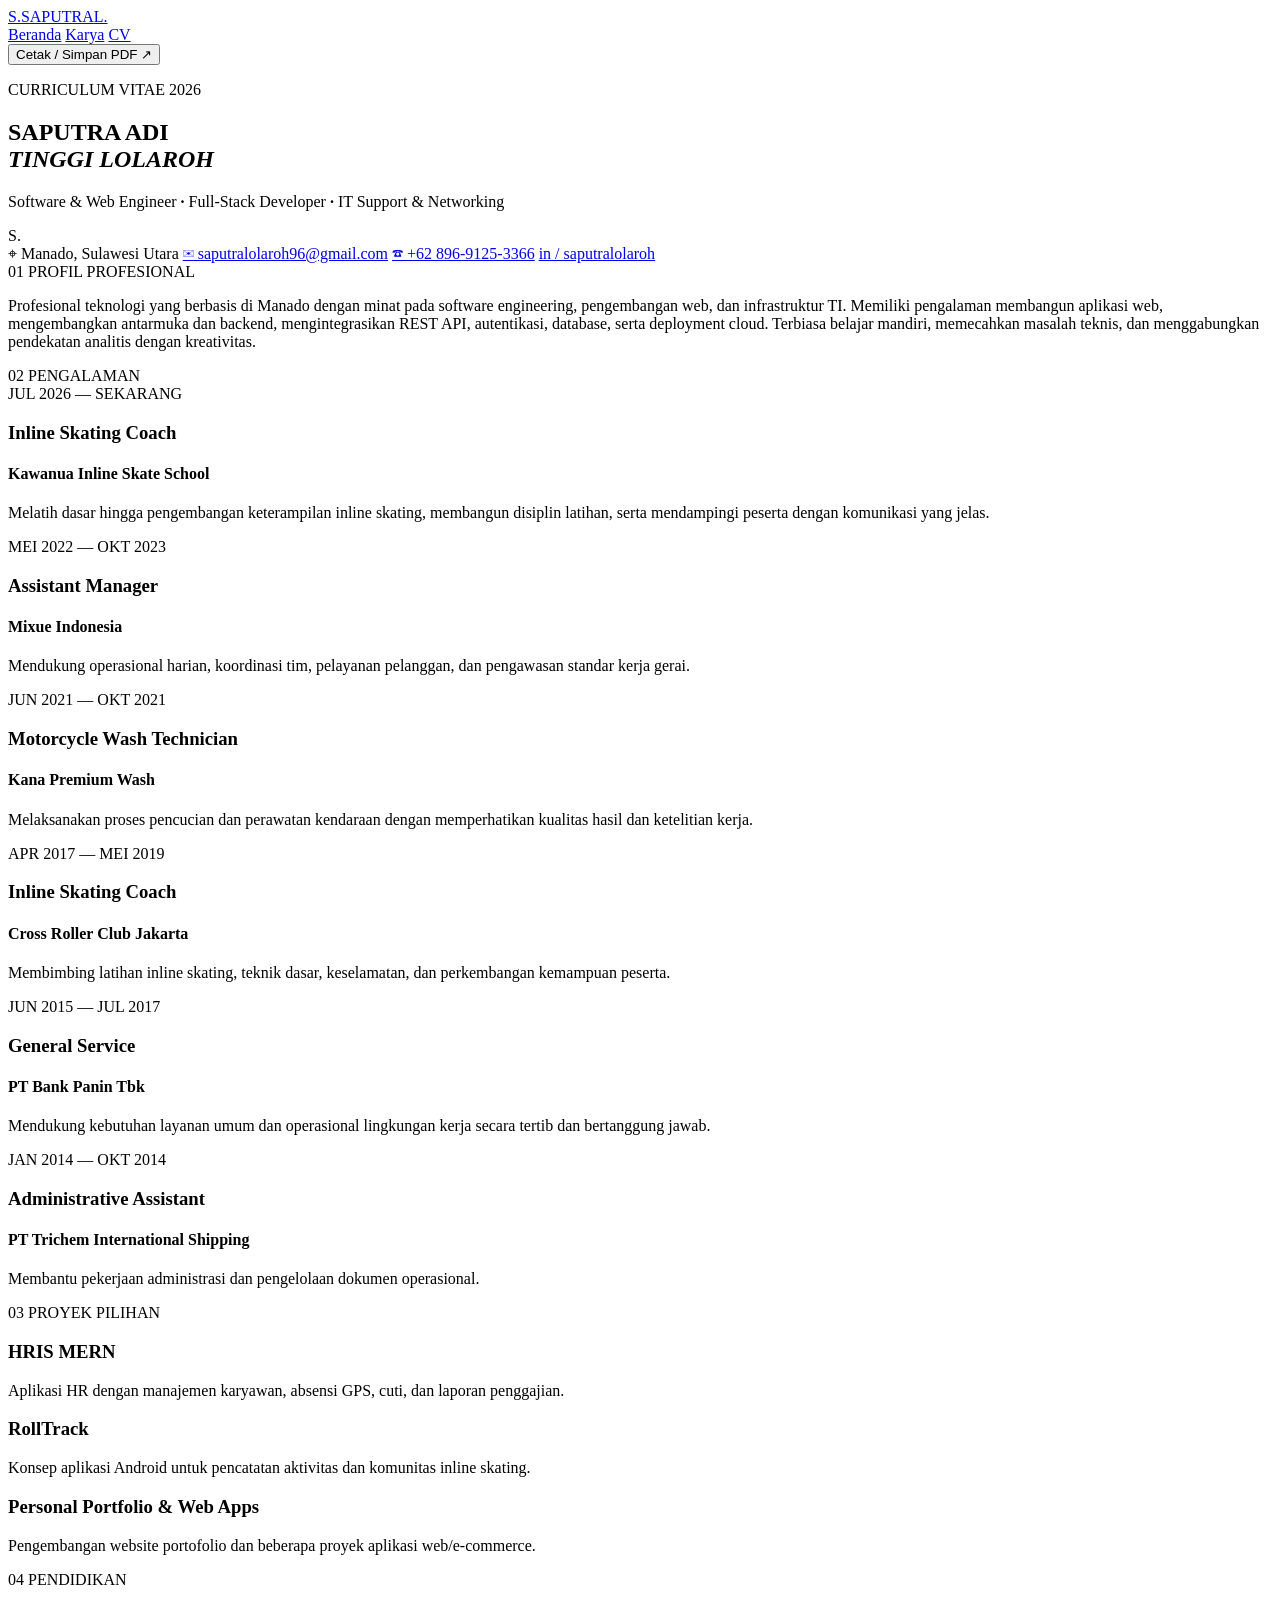
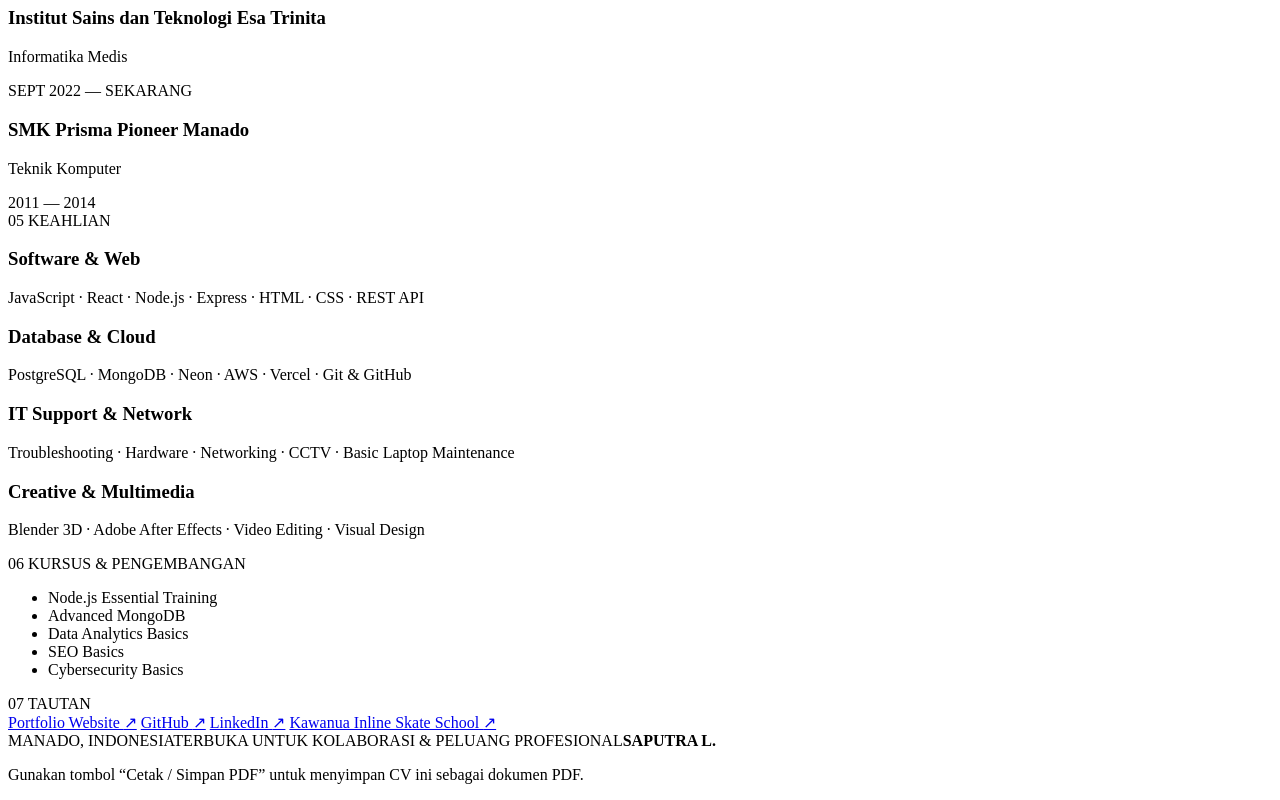
==== cv.html @ 36b4531c "Add dedicated professional CV page" ====
<!doctype html>
<html lang="id">
<head>
  <meta charset="utf-8">
  <meta name="viewport" content="width=device-width, initial-scale=1">
  <meta name="theme-color" content="#702b4b">
  <meta name="description" content="Curriculum Vitae Saputra Adi Tinggi Lolaroh — Software & Web Engineer, Full-Stack Developer, IT Support & Networking.">
  <title>CV — Saputra Adi Tinggi Lolaroh</title>
  <link rel="preconnect" href="https://fonts.googleapis.com">
  <link rel="preconnect" href="https://fonts.gstatic.com" crossorigin>
  <link href="https://fonts.googleapis.com/css2?family=DM+Sans:wght@400;500;600;700;800&family=Playfair+Display:wght@500;600;700&display=swap" rel="stylesheet">
  <link rel="stylesheet" href="assets/css/cv.css">
</head>
<body>
  <header class="cv-nav">
    <a class="cv-brand" href="index.html"><span class="brand-mark">S.</span><span>SAPUTRA<span class="brand-light">L.</span></span></a>
    <nav aria-label="Navigasi CV">
      <a href="index.html">Beranda</a>
      <a href="index.html#work">Karya</a>
      <a class="active" href="cv.html">CV</a>
    </nav>
    <button class="print-button" type="button" onclick="window.print()">Cetak / Simpan PDF <span>↗</span></button>
  </header>

  <main class="cv-page">
    <article class="resume-sheet">
      <header class="resume-header">
        <div class="identity">
          <p class="eyebrow">CURRICULUM VITAE <span></span> 2026</p>
          <h1>SAPUTRA ADI<br><em>TINGGI LOLAROH</em></h1>
          <p class="headline">Software &amp; Web Engineer <b>·</b> Full-Stack Developer <b>·</b> IT Support &amp; Networking</p>
        </div>
        <div class="monogram" aria-hidden="true">S<span>.</span></div>
      </header>

      <div class="contact-strip">
        <span>⌖ Manado, Sulawesi Utara</span>
        <a href="mailto:saputralolaroh96@gmail.com">✉ saputralolaroh96@gmail.com</a>
        <a href="tel:+6289691253366">☎ +62 896-9125-3366</a>
        <a href="https://www.linkedin.com/in/saputralolaroh/" target="_blank" rel="noopener noreferrer">in / saputralolaroh</a>
      </div>

      <div class="resume-body">
        <div class="main-column">
          <section class="cv-section profile-section">
            <div class="section-label"><span>01</span> PROFIL PROFESIONAL</div>
            <p>Profesional teknologi yang berbasis di Manado dengan minat pada software engineering, pengembangan web, dan infrastruktur TI. Memiliki pengalaman membangun aplikasi web, mengembangkan antarmuka dan backend, mengintegrasikan REST API, autentikasi, database, serta deployment cloud. Terbiasa belajar mandiri, memecahkan masalah teknis, dan menggabungkan pendekatan analitis dengan kreativitas.</p>
          </section>

          <section class="cv-section">
            <div class="section-label"><span>02</span> PENGALAMAN</div>
            <div class="timeline">
              <div class="timeline-item">
                <div class="period">JUL 2026 — SEKARANG</div>
                <div><h3>Inline Skating Coach</h3><h4>Kawanua Inline Skate School</h4><p>Melatih dasar hingga pengembangan keterampilan inline skating, membangun disiplin latihan, serta mendampingi peserta dengan komunikasi yang jelas.</p></div>
              </div>
              <div class="timeline-item">
                <div class="period">MEI 2022 — OKT 2023</div>
                <div><h3>Assistant Manager</h3><h4>Mixue Indonesia</h4><p>Mendukung operasional harian, koordinasi tim, pelayanan pelanggan, dan pengawasan standar kerja gerai.</p></div>
              </div>
              <div class="timeline-item">
                <div class="period">JUN 2021 — OKT 2021</div>
                <div><h3>Motorcycle Wash Technician</h3><h4>Kana Premium Wash</h4><p>Melaksanakan proses pencucian dan perawatan kendaraan dengan memperhatikan kualitas hasil dan ketelitian kerja.</p></div>
              </div>
              <div class="timeline-item">
                <div class="period">APR 2017 — MEI 2019</div>
                <div><h3>Inline Skating Coach</h3><h4>Cross Roller Club Jakarta</h4><p>Membimbing latihan inline skating, teknik dasar, keselamatan, dan perkembangan kemampuan peserta.</p></div>
              </div>
              <div class="timeline-item">
                <div class="period">JUN 2015 — JUL 2017</div>
                <div><h3>General Service</h3><h4>PT Bank Panin Tbk</h4><p>Mendukung kebutuhan layanan umum dan operasional lingkungan kerja secara tertib dan bertanggung jawab.</p></div>
              </div>
              <div class="timeline-item">
                <div class="period">JAN 2014 — OKT 2014</div>
                <div><h3>Administrative Assistant</h3><h4>PT Trichem International Shipping</h4><p>Membantu pekerjaan administrasi dan pengelolaan dokumen operasional.</p></div>
              </div>
            </div>
          </section>

          <section class="cv-section projects">
            <div class="section-label"><span>03</span> PROYEK PILIHAN</div>
            <div class="project-list">
              <div><h3>HRIS MERN</h3><p>Aplikasi HR dengan manajemen karyawan, absensi GPS, cuti, dan laporan penggajian.</p></div>
              <div><h3>RollTrack</h3><p>Konsep aplikasi Android untuk pencatatan aktivitas dan komunitas inline skating.</p></div>
              <div><h3>Personal Portfolio &amp; Web Apps</h3><p>Pengembangan website portofolio dan beberapa proyek aplikasi web/e-commerce.</p></div>
            </div>
          </section>
        </div>

        <aside class="side-column">
          <section class="cv-section">
            <div class="section-label"><span>04</span> PENDIDIKAN</div>
            <div class="education-item"><h3>Institut Sains dan Teknologi Esa Trinita</h3><p>Informatika Medis</p><span>SEPT 2022 — SEKARANG</span></div>
            <div class="education-item"><h3>SMK Prisma Pioneer Manado</h3><p>Teknik Komputer</p><span>2011 — 2014</span></div>
          </section>

          <section class="cv-section">
            <div class="section-label"><span>05</span> KEAHLIAN</div>
            <div class="skill-block"><h3>Software &amp; Web</h3><p>JavaScript · React · Node.js · Express · HTML · CSS · REST API</p></div>
            <div class="skill-block"><h3>Database &amp; Cloud</h3><p>PostgreSQL · MongoDB · Neon · AWS · Vercel · Git &amp; GitHub</p></div>
            <div class="skill-block"><h3>IT Support &amp; Network</h3><p>Troubleshooting · Hardware · Networking · CCTV · Basic Laptop Maintenance</p></div>
            <div class="skill-block"><h3>Creative &amp; Multimedia</h3><p>Blender 3D · Adobe After Effects · Video Editing · Visual Design</p></div>
          </section>

          <section class="cv-section">
            <div class="section-label"><span>06</span> KURSUS &amp; PENGEMBANGAN</div>
            <ul class="course-list">
              <li>Node.js Essential Training</li>
              <li>Advanced MongoDB</li>
              <li>Data Analytics Basics</li>
              <li>SEO Basics</li>
              <li>Cybersecurity Basics</li>
            </ul>
          </section>

          <section class="cv-section">
            <div class="section-label"><span>07</span> TAUTAN</div>
            <div class="link-list">
              <a href="https://saputralolaroh.vercel.app/" target="_blank" rel="noopener noreferrer">Portfolio Website <span>↗</span></a>
              <a href="https://github.com/SaputraLolaroh" target="_blank" rel="noopener noreferrer">GitHub <span>↗</span></a>
              <a href="https://www.linkedin.com/in/saputralolaroh/" target="_blank" rel="noopener noreferrer">LinkedIn <span>↗</span></a>
              <a href="https://kawanua-inlineskateschool.vercel.app/" target="_blank" rel="noopener noreferrer">Kawanua Inline Skate School <span>↗</span></a>
            </div>
          </section>
        </aside>
      </div>

      <footer class="resume-footer"><span>MANADO, INDONESIA</span><span>TERBUKA UNTUK KOLABORASI &amp; PELUANG PROFESIONAL</span><strong>SAPUTRA L.</strong></footer>
    </article>
    <p class="page-note">Gunakan tombol “Cetak / Simpan PDF” untuk menyimpan CV ini sebagai dokumen PDF.</p>
  </main>
</body>
</html>
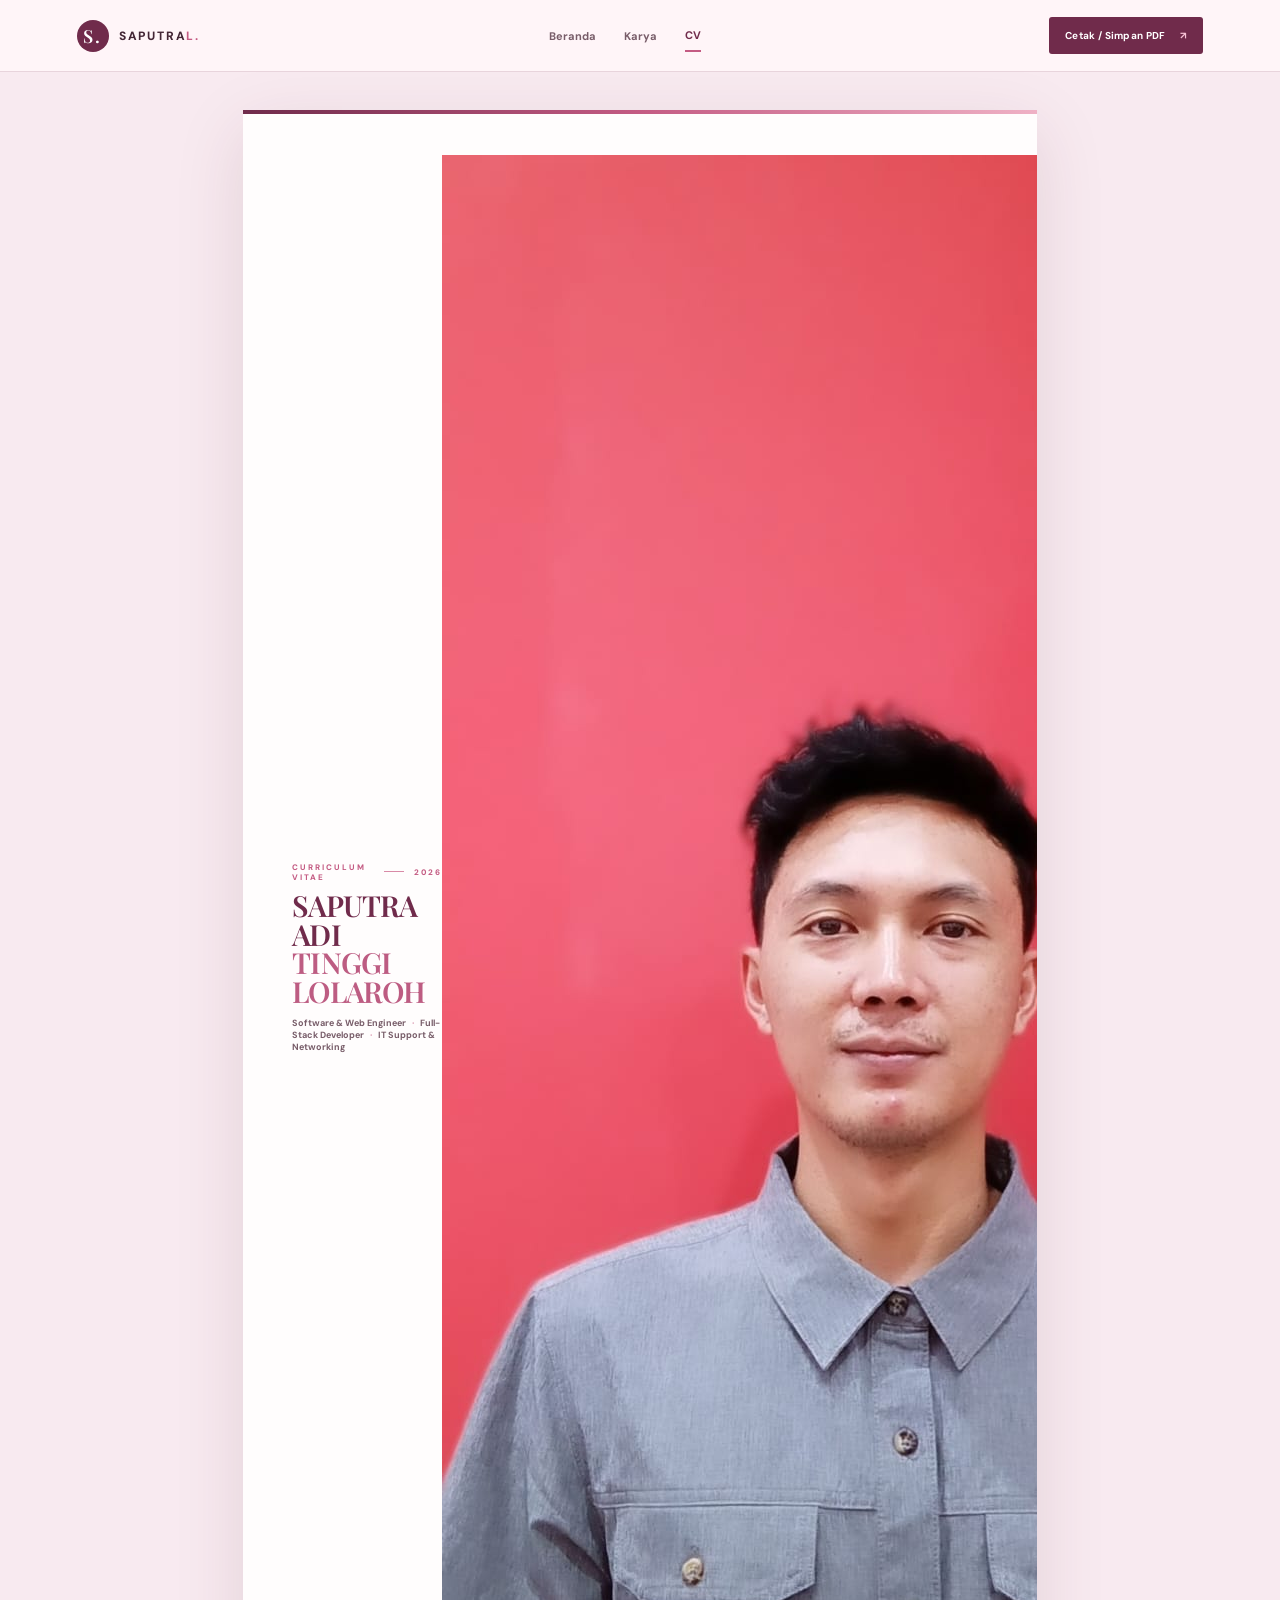
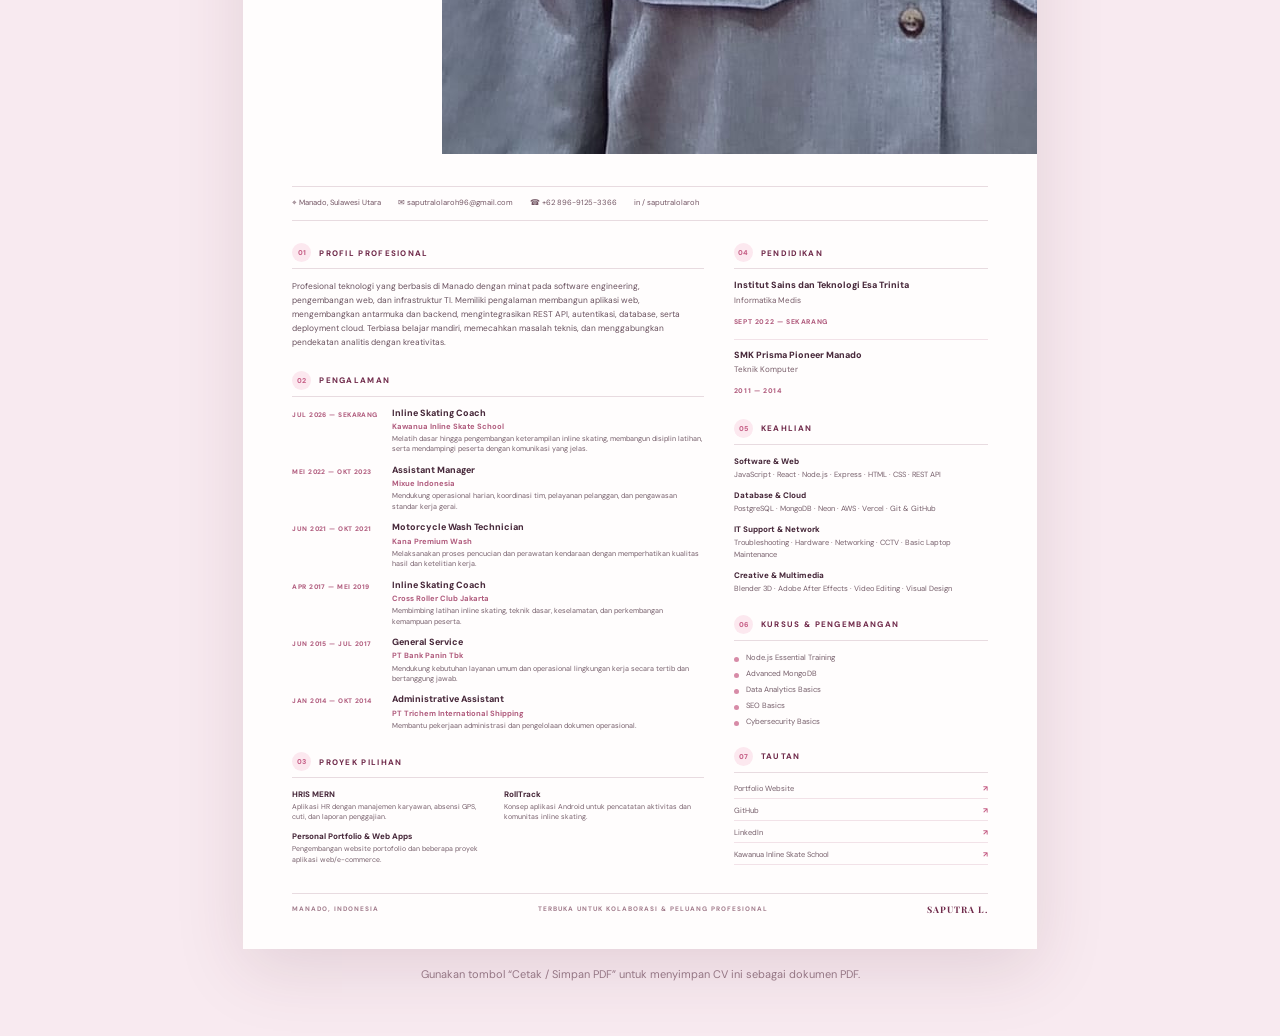
==== commit b0052999: "Add profile photo to CV" ====
--- a/cv.html
+++ b/cv.html
@@ -30,7 +30,7 @@
           <h1>SAPUTRA ADI<br><em>TINGGI LOLAROH</em></h1>
           <p class="headline">Software &amp; Web Engineer <b>·</b> Full-Stack Developer <b>·</b> IT Support &amp; Networking</p>
         </div>
-        <div class="monogram" aria-hidden="true">S<span>.</span></div>
+        <div class="profile-photo"><img src="assets/images/WhatsApp%20Image%202026-02-25%20at%2001.00.12.jpeg" alt="Foto profil Saputra Adi Tinggi Lolaroh"></div>
       </header>
 
       <div class="contact-strip">
--- a/assets/css/cv.css
+++ b/assets/css/cv.css
@@ -0,0 +1,77 @@
+:root{--paper:#fff5f8;--ink:#432635;--berry:#702b4b;--rose:#c45b83;--muted:#785d69;--line:rgba(112,43,75,.16);--soft:#fce8ef;--serif:"Playfair Display",Georgia,serif;--sans:"DM Sans",Arial,sans-serif}
+*{box-sizing:border-box}
+html{scroll-behavior:smooth}
+body{margin:0;background:#f8eaf0;color:var(--ink);font-family:var(--sans);-webkit-font-smoothing:antialiased}
+a{color:inherit;text-decoration:none}
+.cv-nav{height:72px;padding:0 max(6vw,24px);display:flex;align-items:center;justify-content:space-between;background:rgba(255,245,248,.96);border-bottom:1px solid var(--line);position:sticky;top:0;z-index:10;backdrop-filter:blur(12px)}
+.cv-brand{display:flex;align-items:center;gap:10px;font-size:12px;font-weight:800;letter-spacing:1.8px}
+.brand-mark{width:32px;height:32px;border-radius:50%;display:grid;place-items:center;background:var(--berry);color:white;font:600 18px var(--serif)}
+.brand-light{color:var(--rose)}
+.cv-nav nav{display:flex;gap:28px;align-items:center;font-size:11px;font-weight:700;color:#785d69}
+.cv-nav nav a{padding:8px 0}
+.cv-nav nav a.active{color:var(--berry);border-bottom:2px solid var(--rose)}
+.print-button{border:0;border-radius:3px;padding:12px 16px;background:var(--berry);color:white;font:700 10px var(--sans);letter-spacing:.3px;cursor:pointer}
+.print-button span{color:#f6c3d5;margin-left:12px}
+.cv-page{padding:38px 18px 55px}
+.resume-sheet{width:210mm;min-height:297mm;margin:0 auto;background:#fffdfd;box-shadow:0 20px 65px rgba(86,35,57,.13);padding:12mm 13mm 9mm;position:relative;overflow:hidden}
+.resume-sheet:before{content:"";position:absolute;top:0;left:0;width:100%;height:4px;background:linear-gradient(90deg,var(--berry),var(--rose),#efb1c5)}
+.resume-header{display:flex;justify-content:space-between;align-items:center;padding-bottom:7mm;border-bottom:1px solid var(--line)}
+.eyebrow{margin:0 0 9px;font-size:8px;font-weight:800;letter-spacing:2px;color:var(--rose);display:flex;align-items:center;gap:10px}
+.eyebrow span{width:28px;height:1px;background:#d98aa7}
+h1{font:600 29px/.99 var(--serif);letter-spacing:-.8px;color:var(--berry);margin:0}
+h1 em{font-style:normal;color:#bd5c82}
+.headline{font-size:9px;font-weight:700;color:#785d69;margin:11px 0 0}
+.headline b{color:#d58aa5;margin:0 4px}
+.monogram{width:67px;height:67px;border:1px solid #d9a0b5;border-radius:50%;display:grid;place-items:center;color:var(--berry);font:600 42px var(--serif);position:relative}
+.monogram:after{content:"";position:absolute;inset:6px;border:1px solid #f0d2dd;border-radius:50%}
+.monogram span{color:var(--rose)}
+.contact-strip{display:flex;flex-wrap:wrap;gap:7px 17px;padding:10px 0 12px;border-bottom:1px solid var(--line);font-size:7.6px;color:#725563}
+.contact-strip a{color:#725563}
+.resume-body{display:grid;grid-template-columns:1.62fr 1fr;gap:8mm;padding-top:6mm}
+.main-column,.side-column{min-width:0}
+.cv-section{margin:0 0 5.5mm;break-inside:avoid}
+.section-label{font-size:8px;letter-spacing:1.3px;font-weight:800;color:var(--berry);display:flex;align-items:center;gap:8px;margin:0 0 11px;padding-bottom:6px;border-bottom:1px solid var(--line)}
+.section-label span{width:19px;height:19px;display:grid;place-items:center;border-radius:50%;background:var(--soft);color:var(--rose);font-size:7px;letter-spacing:0}
+.profile-section>p{font-size:8.4px;line-height:1.65;color:#68505d;margin:0}
+.timeline{display:grid;gap:10px}
+.timeline-item{display:grid;grid-template-columns:91px 1fr;gap:9px;position:relative}
+.period{font-size:6.6px;line-height:1.45;font-weight:800;letter-spacing:.45px;color:#b05b7d;padding-top:2px}
+.timeline-item h3,.education-item h3,.skill-block h3,.project-list h3{font-size:9px;line-height:1.25;margin:0;color:#47283a;font-weight:800}
+.timeline-item h4{font-size:7.6px;line-height:1.35;margin:2px 0 3px;color:#b05b7d;font-weight:700}
+.timeline-item p{font-size:7.2px;line-height:1.45;color:#765f6b;margin:0}
+.education-item{padding:0 0 10px;margin-bottom:10px;border-bottom:1px solid #f2e2e8}
+.education-item:last-child{border:0;margin:0;padding:0}
+.education-item p{font-size:8px;color:#785d69;margin:3px 0}
+.education-item span{font-size:6.8px;letter-spacing:.6px;color:#b05b7d;font-weight:800}
+.skill-block{margin-bottom:10px}
+.skill-block h3{font-size:8px;margin-bottom:3px}
+.skill-block p{font-size:7.5px;line-height:1.5;color:#765f6b;margin:0}
+.course-list{list-style:none;margin:0;padding:0;display:grid;gap:6px}
+.course-list li{font-size:7.6px;color:#765f6b;padding-left:12px;position:relative}
+.course-list li:before{content:"";position:absolute;left:0;top:5px;width:5px;height:5px;border-radius:50%;background:#d78ba7}
+.project-list{display:grid;grid-template-columns:1fr 1fr;gap:9px 13px}
+.project-list h3{font-size:8px}
+.project-list p{font-size:7px;line-height:1.45;color:#765f6b;margin:3px 0 0}
+.link-list{display:grid;gap:7px}
+.link-list a{font-size:7.5px;color:#765f6b;display:flex;justify-content:space-between;gap:8px;border-bottom:1px solid #f2e2e8;padding-bottom:5px}
+.link-list a span{color:var(--rose);font-weight:800}
+.resume-footer{border-top:1px solid var(--line);padding-top:9px;margin-top:2mm;display:flex;justify-content:space-between;align-items:center;font-size:6.5px;letter-spacing:1px;color:#a17b8b;font-weight:700}
+.resume-footer strong{font:700 9px var(--serif);letter-spacing:1px;color:var(--berry)}
+.page-note{text-align:center;color:#987b88;font-size:11px;margin:18px auto 0}
+@media(max-width:850px){.resume-sheet{width:min(100%,210mm);min-height:0;padding:32px 28px}.cv-page{padding:20px 12px}.cv-nav{padding:0 18px}.cv-nav nav{gap:14px}}
+@media(max-width:600px){.cv-nav{height:auto;min-height:65px;flex-wrap:wrap;gap:10px;padding:12px 16px}.cv-nav nav{order:3;width:100%;justify-content:center;border-top:1px solid var(--line);padding-top:8px}.print-button{font-size:9px;padding:10px}.resume-sheet{padding:26px 20px}.resume-header{align-items:flex-start}.monogram{width:48px;height:48px;font-size:30px}h1{font-size:25px}.headline{font-size:8px;line-height:1.5}.contact-strip{gap:8px 12px}.resume-body{grid-template-columns:1fr;gap:0}.side-column{display:grid;grid-template-columns:1fr 1fr;gap:0 18px}.side-column .cv-section{margin-bottom:20px}.timeline-item{grid-template-columns:84px 1fr}.timeline-item p{font-size:7.6px}.page-note{font-size:10px}}
+@page{size:A4;margin:0}
+@media print{
+  html,body{width:210mm;height:297mm;background:#fff!important}
+  body{-webkit-print-color-adjust:exact;print-color-adjust:exact}
+  .cv-nav,.page-note{display:none!important}
+  .cv-page{padding:0;margin:0}
+  .resume-sheet{width:210mm;height:297mm;min-height:297mm;margin:0;box-shadow:none;padding:10mm 12mm 8mm;overflow:hidden}
+  .resume-header{padding-bottom:6mm}
+  .resume-body{padding-top:5mm;gap:7mm}
+  .cv-section{margin-bottom:4.5mm}
+  .timeline{gap:8px}
+  .timeline-item p{font-size:6.9px}
+  .resume-footer{margin-top:1mm}
+  a{text-decoration:none}
+}
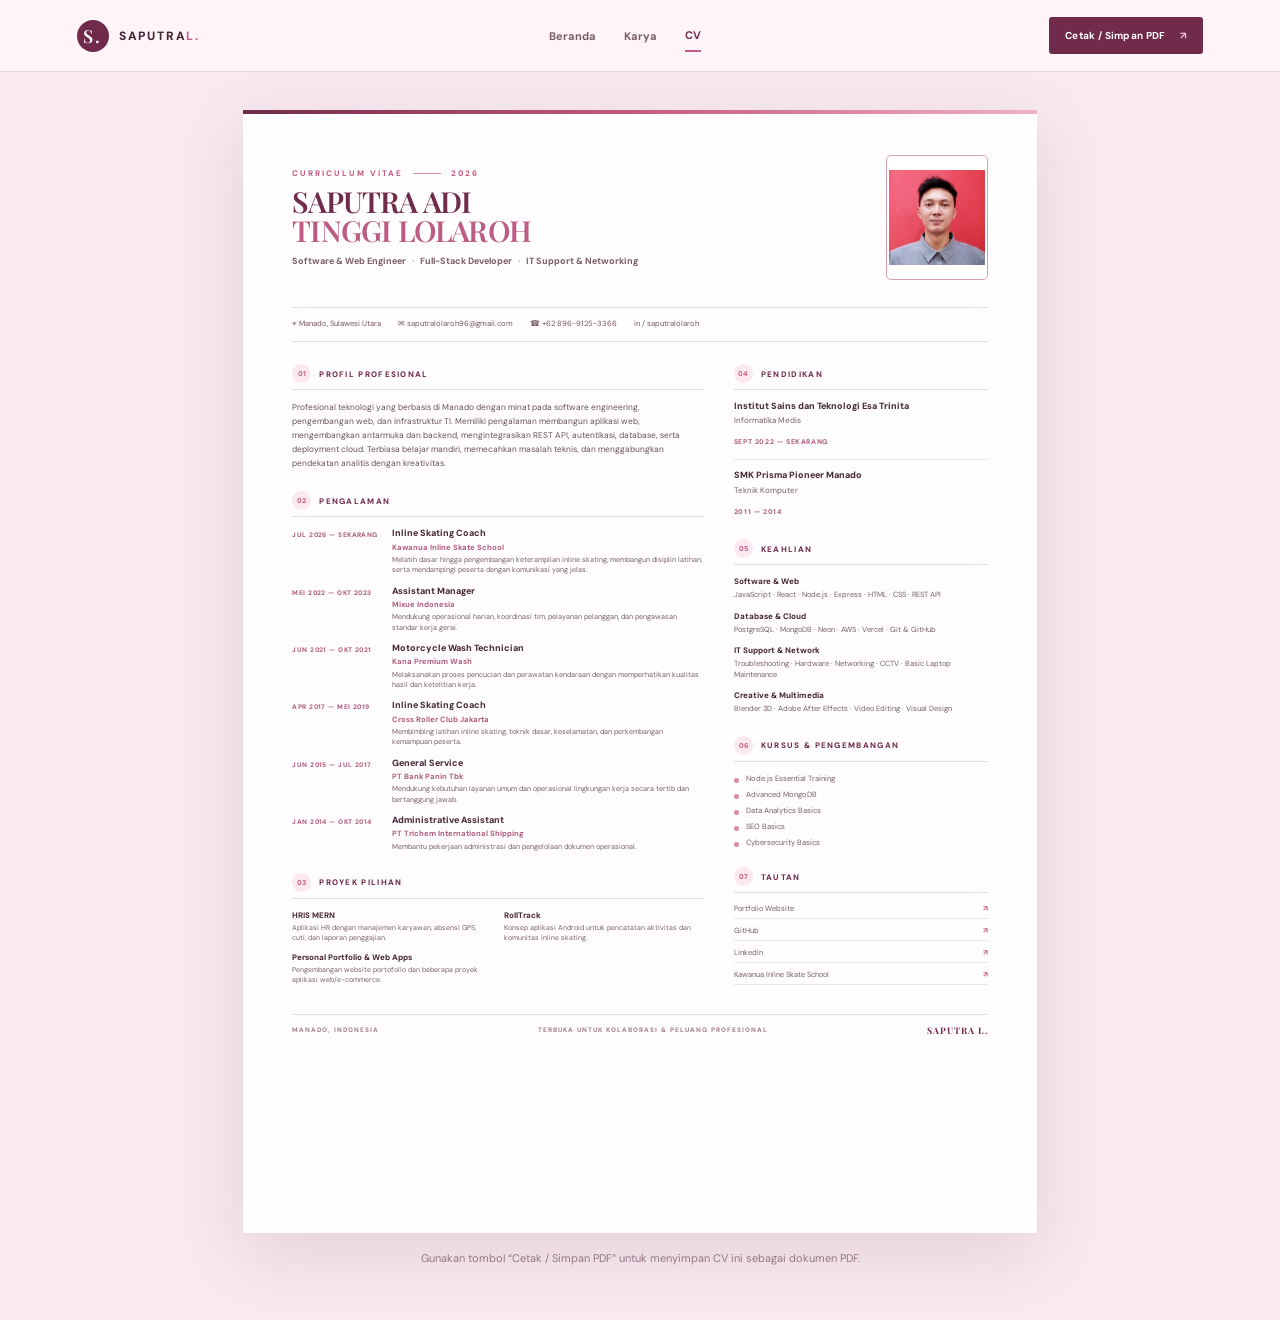
==== commit d5cdee41: "Replace CV profile photo" ====
--- a/cv.html
+++ b/cv.html
@@ -30,7 +30,7 @@
           <h1>SAPUTRA ADI<br><em>TINGGI LOLAROH</em></h1>
           <p class="headline">Software &amp; Web Engineer <b>·</b> Full-Stack Developer <b>·</b> IT Support &amp; Networking</p>
         </div>
-        <div class="profile-photo"><img src="assets/images/WhatsApp%20Image%202026-02-25%20at%2001.00.12.jpeg" alt="Foto profil Saputra Adi Tinggi Lolaroh"></div>
+        <div class="profile-photo"><img src="assets/images/foto%20profil.jpeg" alt="Foto profil Saputra Adi Tinggi Lolaroh"></div>
       </header>
 
       <div class="contact-strip">
--- a/assets/css/cv.css
+++ b/assets/css/cv.css
@@ -15,16 +15,15 @@
 .cv-page{padding:38px 18px 55px}
 .resume-sheet{width:210mm;min-height:297mm;margin:0 auto;background:#fffdfd;box-shadow:0 20px 65px rgba(86,35,57,.13);padding:12mm 13mm 9mm;position:relative;overflow:hidden}
 .resume-sheet:before{content:"";position:absolute;top:0;left:0;width:100%;height:4px;background:linear-gradient(90deg,var(--berry),var(--rose),#efb1c5)}
-.resume-header{display:flex;justify-content:space-between;align-items:center;padding-bottom:7mm;border-bottom:1px solid var(--line)}
+.resume-header{display:flex;justify-content:space-between;align-items:center;gap:12mm;padding-bottom:7mm;border-bottom:1px solid var(--line)}
 .eyebrow{margin:0 0 9px;font-size:8px;font-weight:800;letter-spacing:2px;color:var(--rose);display:flex;align-items:center;gap:10px}
 .eyebrow span{width:28px;height:1px;background:#d98aa7}
 h1{font:600 29px/.99 var(--serif);letter-spacing:-.8px;color:var(--berry);margin:0}
 h1 em{font-style:normal;color:#bd5c82}
 .headline{font-size:9px;font-weight:700;color:#785d69;margin:11px 0 0}
 .headline b{color:#d58aa5;margin:0 4px}
-.monogram{width:67px;height:67px;border:1px solid #d9a0b5;border-radius:50%;display:grid;place-items:center;color:var(--berry);font:600 42px var(--serif);position:relative}
-.monogram:after{content:"";position:absolute;inset:6px;border:1px solid #f0d2dd;border-radius:50%}
-.monogram span{color:var(--rose)}
+.profile-photo{width:27mm;height:33mm;flex:0 0 27mm;border:1.5px solid #d9a0b5;border-radius:5px;padding:2px;background:#fff;overflow:hidden;display:flex;align-items:center;justify-content:center}
+.profile-photo img{display:block;width:100%;height:100%;object-fit:contain;object-position:center center;border-radius:3px}
 .contact-strip{display:flex;flex-wrap:wrap;gap:7px 17px;padding:10px 0 12px;border-bottom:1px solid var(--line);font-size:7.6px;color:#725563}
 .contact-strip a{color:#725563}
 .resume-body{display:grid;grid-template-columns:1.62fr 1fr;gap:8mm;padding-top:6mm}
@@ -59,7 +58,7 @@
 .resume-footer strong{font:700 9px var(--serif);letter-spacing:1px;color:var(--berry)}
 .page-note{text-align:center;color:#987b88;font-size:11px;margin:18px auto 0}
 @media(max-width:850px){.resume-sheet{width:min(100%,210mm);min-height:0;padding:32px 28px}.cv-page{padding:20px 12px}.cv-nav{padding:0 18px}.cv-nav nav{gap:14px}}
-@media(max-width:600px){.cv-nav{height:auto;min-height:65px;flex-wrap:wrap;gap:10px;padding:12px 16px}.cv-nav nav{order:3;width:100%;justify-content:center;border-top:1px solid var(--line);padding-top:8px}.print-button{font-size:9px;padding:10px}.resume-sheet{padding:26px 20px}.resume-header{align-items:flex-start}.monogram{width:48px;height:48px;font-size:30px}h1{font-size:25px}.headline{font-size:8px;line-height:1.5}.contact-strip{gap:8px 12px}.resume-body{grid-template-columns:1fr;gap:0}.side-column{display:grid;grid-template-columns:1fr 1fr;gap:0 18px}.side-column .cv-section{margin-bottom:20px}.timeline-item{grid-template-columns:84px 1fr}.timeline-item p{font-size:7.6px}.page-note{font-size:10px}}
+@media(max-width:600px){.cv-nav{height:auto;min-height:65px;flex-wrap:wrap;gap:10px;padding:12px 16px}.cv-nav nav{order:3;width:100%;justify-content:center;border-top:1px solid var(--line);padding-top:8px}.print-button{font-size:9px;padding:10px}.resume-sheet{padding:26px 20px}.resume-header{align-items:center;gap:8px}.profile-photo{width:23mm;height:29mm;flex-basis:23mm}h1{font-size:25px}.headline{font-size:8px;line-height:1.5}.contact-strip{gap:8px 12px}.resume-body{grid-template-columns:1fr;gap:0}.side-column{display:grid;grid-template-columns:1fr 1fr;gap:0 18px}.side-column .cv-section{margin-bottom:20px}.timeline-item{grid-template-columns:84px 1fr}.timeline-item p{font-size:7.6px}.page-note{font-size:10px}}
 @page{size:A4;margin:0}
 @media print{
   html,body{width:210mm;height:297mm;background:#fff!important}
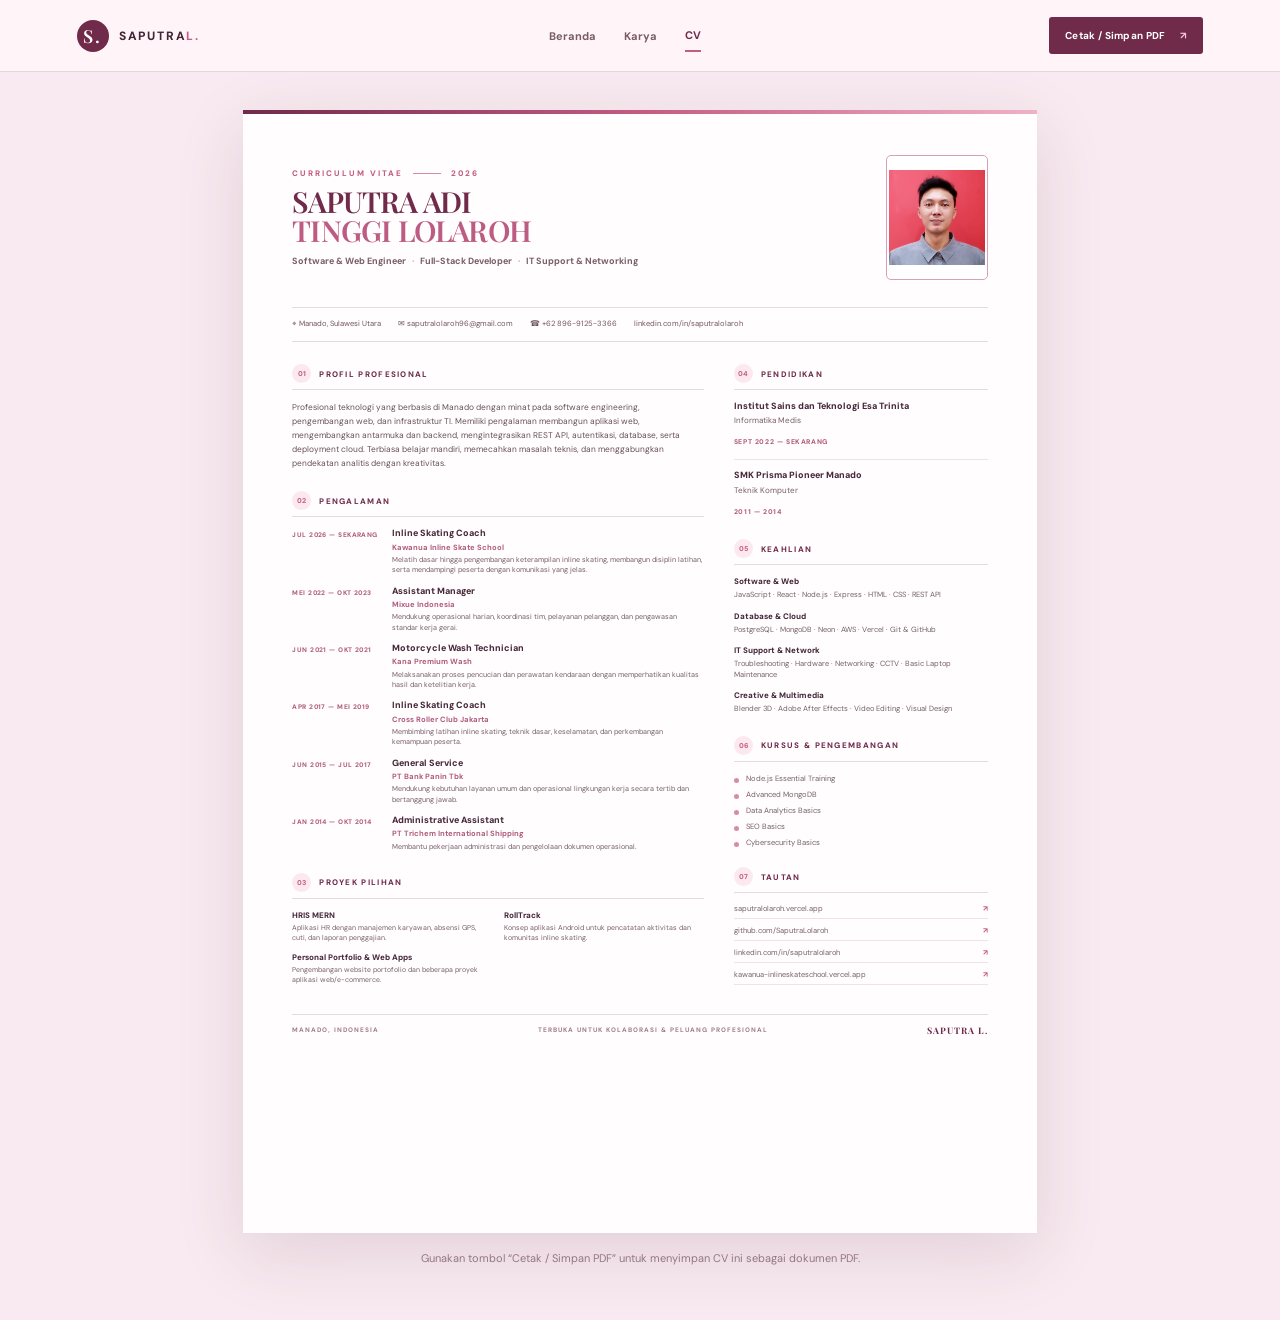
==== commit 6334fd48: "Show full destination links on CV" ====
--- a/cv.html
+++ b/cv.html
@@ -37,7 +37,7 @@
         <span>⌖ Manado, Sulawesi Utara</span>
         <a href="mailto:saputralolaroh96@gmail.com">✉ saputralolaroh96@gmail.com</a>
         <a href="tel:+6289691253366">☎ +62 896-9125-3366</a>
-        <a href="https://www.linkedin.com/in/saputralolaroh/" target="_blank" rel="noopener noreferrer">in / saputralolaroh</a>
+        <a href="https://www.linkedin.com/in/saputralolaroh/" target="_blank" rel="noopener noreferrer">linkedin.com/in/saputralolaroh</a>
       </div>
 
       <div class="resume-body">
@@ -116,10 +116,10 @@
           <section class="cv-section">
             <div class="section-label"><span>07</span> TAUTAN</div>
             <div class="link-list">
-              <a href="https://saputralolaroh.vercel.app/" target="_blank" rel="noopener noreferrer">Portfolio Website <span>↗</span></a>
-              <a href="https://github.com/SaputraLolaroh" target="_blank" rel="noopener noreferrer">GitHub <span>↗</span></a>
-              <a href="https://www.linkedin.com/in/saputralolaroh/" target="_blank" rel="noopener noreferrer">LinkedIn <span>↗</span></a>
-              <a href="https://kawanua-inlineskateschool.vercel.app/" target="_blank" rel="noopener noreferrer">Kawanua Inline Skate School <span>↗</span></a>
+              <a href="https://saputralolaroh.vercel.app/" target="_blank" rel="noopener noreferrer">saputralolaroh.vercel.app <span>↗</span></a>
+              <a href="https://github.com/SaputraLolaroh" target="_blank" rel="noopener noreferrer">github.com/SaputraLolaroh <span>↗</span></a>
+              <a href="https://www.linkedin.com/in/saputralolaroh/" target="_blank" rel="noopener noreferrer">linkedin.com/in/saputralolaroh <span>↗</span></a>
+              <a href="https://kawanua-inlineskateschool.vercel.app/" target="_blank" rel="noopener noreferrer">kawanua-inlineskateschool.vercel.app <span>↗</span></a>
             </div>
           </section>
         </aside>
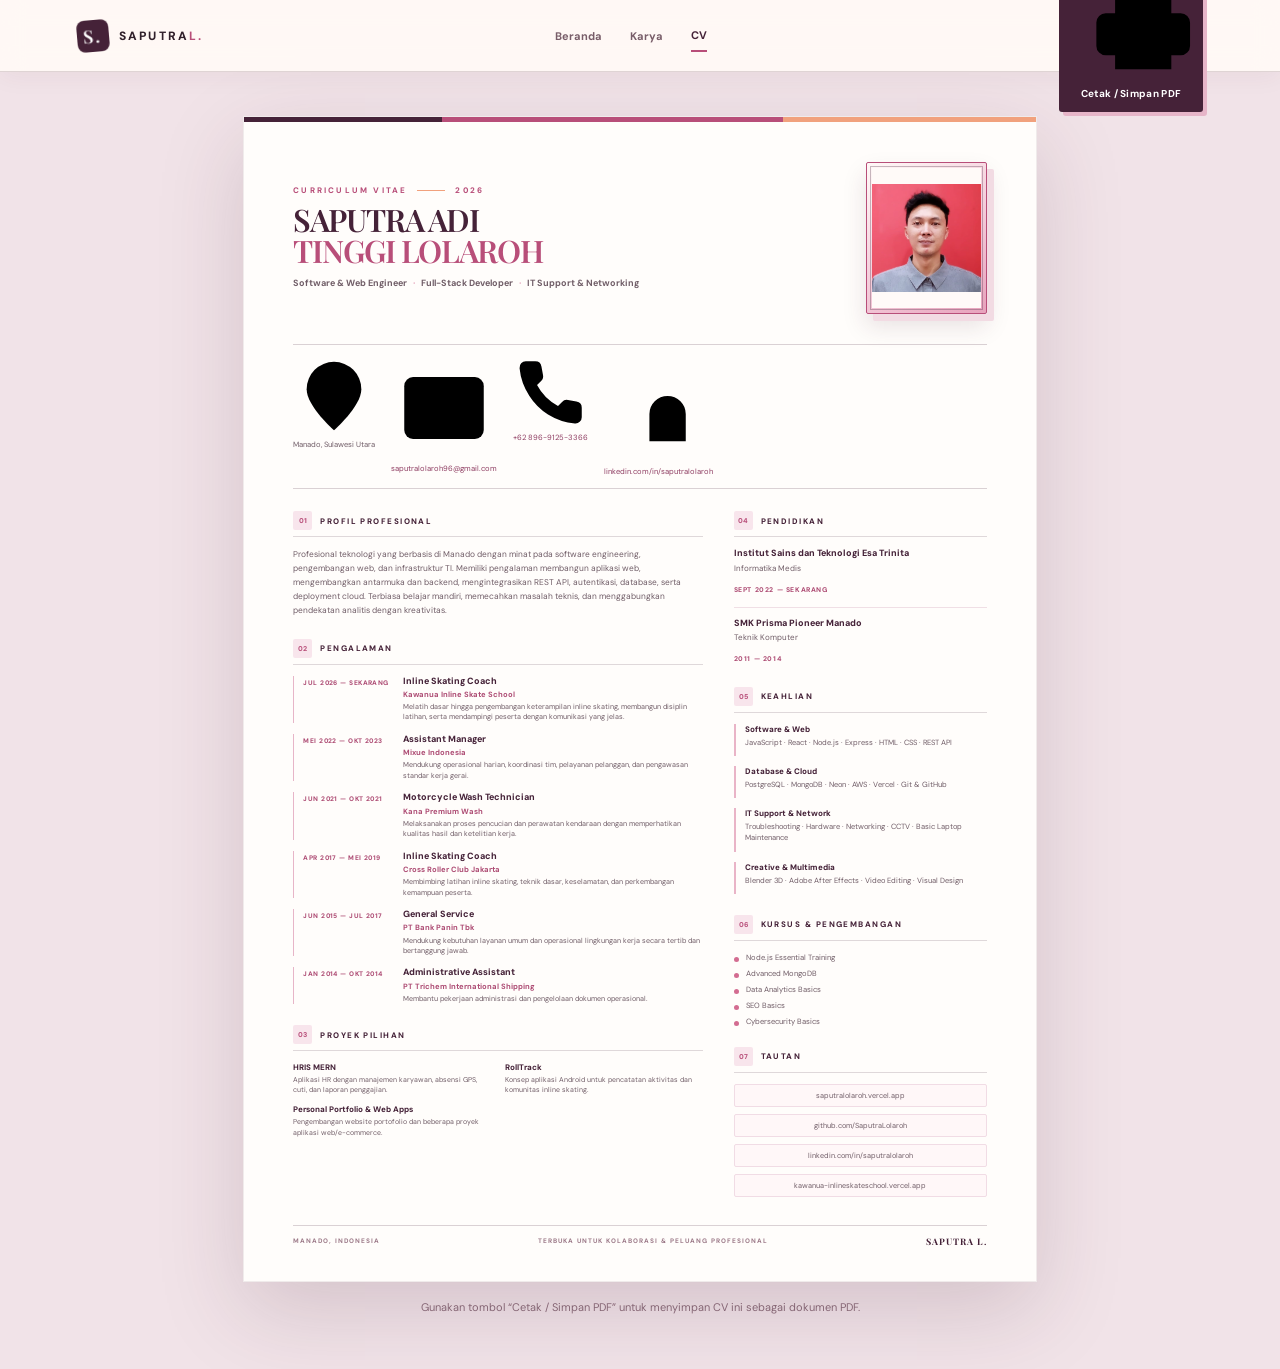
==== commit 438be0e2: "Add clear icons to CV contact and external links" ====
--- a/cv.html
+++ b/cv.html
@@ -19,7 +19,7 @@
       <a href="index.html#work">Karya</a>
       <a class="active" href="cv.html">CV</a>
     </nav>
-    <button class="print-button" type="button" onclick="window.print()">Cetak / Simpan PDF <span>↗</span></button>
+    <button class="print-button" type="button" onclick="window.print()"><span class="ui-icon" aria-hidden="true"><svg viewBox="0 0 24 24" aria-hidden="true"><path d="M6 9V3h12v6M6 18H4a2 2 0 0 1-2-2v-5a2 2 0 0 1 2-2h16a2 2 0 0 1 2 2v5a2 2 0 0 1-2 2h-2"/><path d="M6 14h12v7H6zM18 12h.01"/></svg></span>Cetak / Simpan PDF</button>
   </header>
 
   <main class="cv-page">
@@ -34,10 +34,10 @@
       </header>
 
       <div class="contact-strip">
-        <span>⌖ Manado, Sulawesi Utara</span>
-        <a href="mailto:saputralolaroh96@gmail.com">✉ saputralolaroh96@gmail.com</a>
-        <a href="tel:+6289691253366">☎ +62 896-9125-3366</a>
-        <a href="https://www.linkedin.com/in/saputralolaroh/" target="_blank" rel="noopener noreferrer">linkedin.com/in/saputralolaroh</a>
+        <span><span class="ui-icon" aria-hidden="true"><svg viewBox="0 0 24 24" aria-hidden="true"><path d="M20 10c0 5-8 12-8 12S4 15 4 10a8 8 0 1 1 16 0Z"/><circle cx="12" cy="10" r="2.5"/></svg></span>Manado, Sulawesi Utara</span>
+        <a href="mailto:saputralolaroh96@gmail.com"><span class="ui-icon" aria-hidden="true"><svg viewBox="0 0 24 24" aria-hidden="true"><rect x="3" y="5" width="18" height="14" rx="2"/><path d="m3 7 9 6 9-6"/></svg></span>saputralolaroh96@gmail.com</a>
+        <a href="tel:+6289691253366"><span class="ui-icon" aria-hidden="true"><svg viewBox="0 0 24 24" aria-hidden="true"><path d="M22 16.9v3a2 2 0 0 1-2.2 2A19.8 19.8 0 0 1 11.2 19a19.4 19.4 0 0 1-6-6A19.8 19.8 0 0 1 2.1 4.2 2 2 0 0 1 4.1 2h3a2 2 0 0 1 2 1.7l.5 2.7a2 2 0 0 1-.6 1.9L7.7 9.6a16 16 0 0 0 6.7 6.7l1.3-1.3a2 2 0 0 1 1.9-.6l2.7.5a2 2 0 0 1 1.7 2Z"/></svg></span>+62 896-9125-3366</a>
+        <a href="https://www.linkedin.com/in/saputralolaroh/" target="_blank" rel="noopener noreferrer"><span class="ui-icon" aria-hidden="true"><svg viewBox="0 0 24 24" aria-hidden="true"><path d="M5 9v10M5 5v.01M10 19v-6a4 4 0 0 1 8 0v6M10 9v10"/></svg></span>linkedin.com/in/saputralolaroh</a>
       </div>
 
       <div class="resume-body">
@@ -116,10 +116,10 @@
           <section class="cv-section">
             <div class="section-label"><span>07</span> TAUTAN</div>
             <div class="link-list">
-              <a href="https://saputralolaroh.vercel.app/" target="_blank" rel="noopener noreferrer">saputralolaroh.vercel.app <span>↗</span></a>
-              <a href="https://github.com/SaputraLolaroh" target="_blank" rel="noopener noreferrer">github.com/SaputraLolaroh <span>↗</span></a>
-              <a href="https://www.linkedin.com/in/saputralolaroh/" target="_blank" rel="noopener noreferrer">linkedin.com/in/saputralolaroh <span>↗</span></a>
-              <a href="https://kawanua-inlineskateschool.vercel.app/" target="_blank" rel="noopener noreferrer">kawanua-inlineskateschool.vercel.app <span>↗</span></a>
+              <a href="https://saputralolaroh.vercel.app/" target="_blank" rel="noopener noreferrer"><span class="ui-icon" aria-hidden="true"><svg viewBox="0 0 24 24" aria-hidden="true"><rect x="3" y="4" width="18" height="13" rx="2"/><path d="M8 21h8M12 17v4"/></svg></span>saputralolaroh.vercel.app <span class="link-arrow" aria-hidden="true"><svg viewBox="0 0 24 24" aria-hidden="true"><path d="M7 17 17 7M7 7h10v10"/></svg></span></a>
+              <a href="https://github.com/SaputraLolaroh" target="_blank" rel="noopener noreferrer"><span class="ui-icon" aria-hidden="true"><svg viewBox="0 0 24 24" aria-hidden="true"><path d="M9 19c-4.3 1.4-4.3-2.5-6-3m12 6v-3.9a3.4 3.4 0 0 0-.9-2.6c3-.3 6.1-1.5 6.1-6.7a5.2 5.2 0 0 0-1.4-3.6 4.8 4.8 0 0 0-.1-3.6s-1.2-.4-3.7 1.4a12.8 12.8 0 0 0-6.7 0C5.8 1.2 4.6 1.6 4.6 1.6a4.8 4.8 0 0 0-.1 3.6 5.2 5.2 0 0 0-1.4 3.6c0 5.2 3.1 6.4 6.1 6.7A3.4 3.4 0 0 0 8.3 18v4"/></svg></span>github.com/SaputraLolaroh <span class="link-arrow" aria-hidden="true"><svg viewBox="0 0 24 24" aria-hidden="true"><path d="M7 17 17 7M7 7h10v10"/></svg></span></a>
+              <a href="https://www.linkedin.com/in/saputralolaroh/" target="_blank" rel="noopener noreferrer"><span class="ui-icon" aria-hidden="true"><svg viewBox="0 0 24 24" aria-hidden="true"><path d="M5 9v10M5 5v.01M10 19v-6a4 4 0 0 1 8 0v6M10 9v10"/></svg></span>linkedin.com/in/saputralolaroh <span class="link-arrow" aria-hidden="true"><svg viewBox="0 0 24 24" aria-hidden="true"><path d="M7 17 17 7M7 7h10v10"/></svg></span></a>
+              <a href="https://kawanua-inlineskateschool.vercel.app/" target="_blank" rel="noopener noreferrer"><span class="ui-icon" aria-hidden="true"><svg viewBox="0 0 24 24" aria-hidden="true"><circle cx="12" cy="12" r="9"/><path d="M3 12h18M12 3a15 15 0 0 1 0 18M12 3a15 15 0 0 0 0 18"/></svg></span>kawanua-inlineskateschool.vercel.app <span class="link-arrow" aria-hidden="true"><svg viewBox="0 0 24 24" aria-hidden="true"><path d="M7 17 17 7M7 7h10v10"/></svg></span></a>
             </div>
           </section>
         </aside>
--- a/assets/css/cv.css
+++ b/assets/css/cv.css
@@ -22,8 +22,10 @@
 h1 em{font-style:normal;color:#bd5c82}
 .headline{font-size:9px;font-weight:700;color:#785d69;margin:11px 0 0}
 .headline b{color:#d58aa5;margin:0 4px}
-.profile-photo{width:27mm;height:33mm;flex:0 0 27mm;border:1.5px solid #d9a0b5;border-radius:5px;padding:2px;background:#fff;overflow:hidden;display:flex;align-items:center;justify-content:center}
-.profile-photo img{display:block;width:100%;height:100%;object-fit:contain;object-position:center center;border-radius:3px}
+.profile-photo{width:30mm;height:38mm;flex:0 0 30mm;position:relative;isolation:isolate;border:1px solid #c9829f;border-radius:4px;padding:4px;background:linear-gradient(145deg,#fff 0%,#f9e6ed 48%,#e8b4c7 100%);box-shadow:0 5px 13px rgba(112,43,75,.13),inset 0 0 0 2px rgba(255,255,255,.8);overflow:hidden;display:flex;align-items:center;justify-content:center}
+.profile-photo:before{content:"";position:absolute;inset:4px;border:1px solid rgba(112,43,75,.22);border-radius:2px;pointer-events:none;z-index:2}
+.profile-photo:after{content:"";position:absolute;top:0;right:0;width:11px;height:11px;background:linear-gradient(135deg,transparent 49%,#702b4b 50%);opacity:.9;z-index:3}
+.profile-photo img{display:block;width:100%;height:100%;object-fit:contain;object-position:center center;border-radius:2px;background:#fffafd;position:relative;z-index:1}
 .contact-strip{display:flex;flex-wrap:wrap;gap:7px 17px;padding:10px 0 12px;border-bottom:1px solid var(--line);font-size:7.6px;color:#725563}
 .contact-strip a{color:#725563}
 .resume-body{display:grid;grid-template-columns:1.62fr 1fr;gap:8mm;padding-top:6mm}
@@ -58,7 +60,7 @@
 .resume-footer strong{font:700 9px var(--serif);letter-spacing:1px;color:var(--berry)}
 .page-note{text-align:center;color:#987b88;font-size:11px;margin:18px auto 0}
 @media(max-width:850px){.resume-sheet{width:min(100%,210mm);min-height:0;padding:32px 28px}.cv-page{padding:20px 12px}.cv-nav{padding:0 18px}.cv-nav nav{gap:14px}}
-@media(max-width:600px){.cv-nav{height:auto;min-height:65px;flex-wrap:wrap;gap:10px;padding:12px 16px}.cv-nav nav{order:3;width:100%;justify-content:center;border-top:1px solid var(--line);padding-top:8px}.print-button{font-size:9px;padding:10px}.resume-sheet{padding:26px 20px}.resume-header{align-items:center;gap:8px}.profile-photo{width:23mm;height:29mm;flex-basis:23mm}h1{font-size:25px}.headline{font-size:8px;line-height:1.5}.contact-strip{gap:8px 12px}.resume-body{grid-template-columns:1fr;gap:0}.side-column{display:grid;grid-template-columns:1fr 1fr;gap:0 18px}.side-column .cv-section{margin-bottom:20px}.timeline-item{grid-template-columns:84px 1fr}.timeline-item p{font-size:7.6px}.page-note{font-size:10px}}
+@media(max-width:600px){.cv-nav{height:auto;min-height:65px;flex-wrap:wrap;gap:10px;padding:12px 16px}.cv-nav nav{order:3;width:100%;justify-content:center;border-top:1px solid var(--line);padding-top:8px}.print-button{font-size:9px;padding:10px}.resume-sheet{padding:26px 20px}.resume-header{align-items:center;gap:8px}.profile-photo{width:25mm;height:32mm;flex-basis:25mm}h1{font-size:25px}.headline{font-size:8px;line-height:1.5}.contact-strip{gap:8px 12px}.resume-body{grid-template-columns:1fr;gap:0}.side-column{display:grid;grid-template-columns:1fr 1fr;gap:0 18px}.side-column .cv-section{margin-bottom:20px}.timeline-item{grid-template-columns:84px 1fr}.timeline-item p{font-size:7.6px}.page-note{font-size:10px}}
 @page{size:A4;margin:0}
 @media print{
   html,body{width:210mm;height:297mm;background:#fff!important}
@@ -73,4 +75,61 @@
   .timeline-item p{font-size:6.9px}
   .resume-footer{margin-top:1mm}
   a{text-decoration:none}
-}+}
+
+/* CONTEMPORARY ARTIST & DIGITAL DESIGNER — CV visual refresh */
+:root{--paper:#fff9f5;--ink:#30202b;--berry:#452238;--rose:#b84e79;--muted:#705d67;--line:rgba(69,34,56,.17);--soft:#f9e8ee}
+body{background:#f1e3e8;color:var(--ink)}
+.cv-nav{background:rgba(255,249,245,.97);box-shadow:0 5px 25px rgba(69,34,56,.05)}
+.cv-brand{letter-spacing:2.2px}.cv-brand .brand-mark{border-radius:8px;transform:rotate(-5deg);background:#452238}
+.print-button{border-radius:3px;background:#452238;box-shadow:4px 4px 0 #e6b5c8}
+.cv-page{padding-top:44px}
+.resume-sheet{background:#fffdfb;box-shadow:0 28px 80px rgba(69,34,56,.17);border:1px solid rgba(69,34,56,.08)}
+.resume-sheet:before{height:5px;background:linear-gradient(90deg,#452238 0 25%,#b84e79 25% 68%,#f1a17d 68% 100%)}
+.resume-sheet:after{content:"CREATIVE MINDSET  /  DIGITAL CRAFT";position:absolute;right:-29mm;top:43mm;transform:rotate(90deg);transform-origin:center;font-size:6px;letter-spacing:2px;font-weight:800;color:rgba(184,78,121,.25);pointer-events:none}
+.resume-header{align-items:center;padding-bottom:8mm;border-bottom:1px solid rgba(69,34,56,.2)}
+.eyebrow{color:#b84e79;letter-spacing:2.2px}
+.eyebrow span{background:#f1a17d}
+h1{font-family:var(--serif);font-size:31px;letter-spacing:-1.1px;color:#452238;line-height:.98}
+h1 em{color:#b84e79}
+.headline{color:#705d67;line-height:1.6}
+.headline b{color:#e29ab4}
+.profile-photo{width:32mm;height:40mm;flex-basis:32mm;padding:5px;border:1px solid #b84e79;border-radius:2px;background:linear-gradient(145deg,#fff8f7,#f3c9d8 58%,#e7a2bc);box-shadow:7px 7px 0 #f2dbe3,0 12px 24px rgba(69,34,56,.13)}
+.profile-photo:before{inset:3px;border:1px solid rgba(69,34,56,.3);border-radius:0}
+.profile-photo:after{top:auto;right:auto;bottom:-1px;left:-1px;width:13px;height:13px;background:linear-gradient(315deg,transparent 49%,#452238 50%)}
+.profile-photo img{background:#fffaf8;border-radius:0}
+.contact-strip{color:#705d67;border-bottom:1px solid rgba(69,34,56,.2);gap:8px 16px}
+.contact-strip a{color:#8e3c61}
+.section-label{color:#452238;border-bottom-color:rgba(69,34,56,.17);letter-spacing:1.45px}
+.section-label span{border-radius:2px;background:#f8e5ec;color:#b84e79}
+.profile-section>p,.timeline-item p,.education-item p,.skill-block p,.course-list li,.project-list p,.link-list a{color:#705d67}
+.period,.timeline-item h4,.education-item span{color:#ad4b73}
+.timeline{gap:11px}
+.timeline-item{padding-left:9px;border-left:1px solid #e7b5c8}
+.timeline-item h3,.education-item h3,.skill-block h3,.project-list h3{color:#452238}
+.education-item{border-bottom-color:#f0dfe5}
+.skill-block{padding:0 0 8px 9px;border-left:2px solid #e9b4c7}
+.course-list li:before{background:#d36c91}
+.link-list a{padding:6px 7px;border:1px solid #f1dce5;background:#fff7f8;border-radius:2px;font-size:7.3px}
+.link-list a:hover{border-color:#c45b83;color:#8e3c61}
+.link-list a span{color:#b84e79}
+.resume-footer{border-top-color:rgba(69,34,56,.2);color:#9b7887}
+.resume-footer strong{color:#452238}
+.page-note{color:#8b6c7a}
+@media(max-width:600px){
+ .cv-page{padding-top:18px}
+ .resume-sheet:after{display:none}
+ .profile-photo{width:25mm;height:32mm;flex-basis:25mm}
+}
+@media print{
+ body{background:#fff!important}
+ .cv-page{padding:0}
+ .resume-sheet{border:0;box-shadow:none}
+ .resume-sheet:after{display:none}
+ .profile-photo{box-shadow:4px 4px 0 #f2dbe3}
+}
+
+/* Remove decorative corner wedge that caused the black triangle artifact */
+.profile-photo:after{content:none!important;display:none!important}
+.profile-photo{clip-path:none!important;border-radius:2px!important;overflow:hidden}
+.profile-photo:before{border-radius:0}
